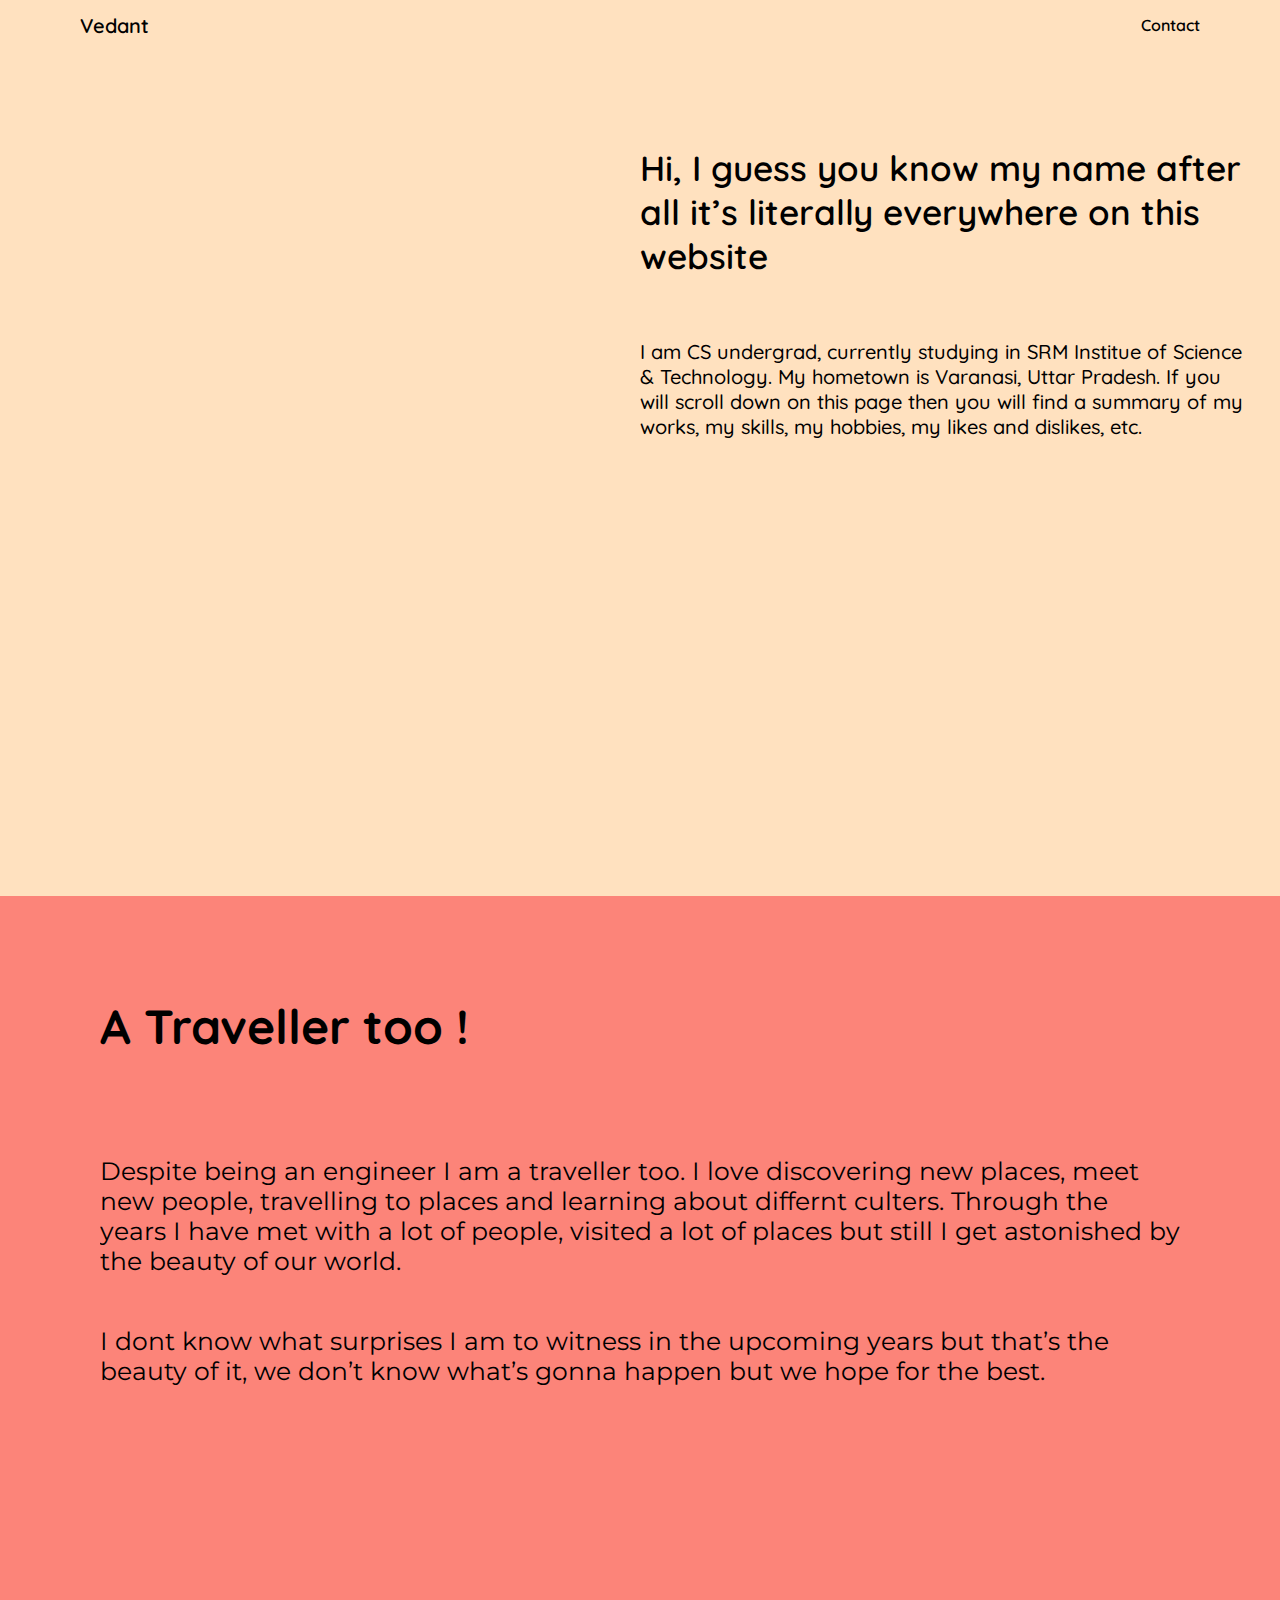
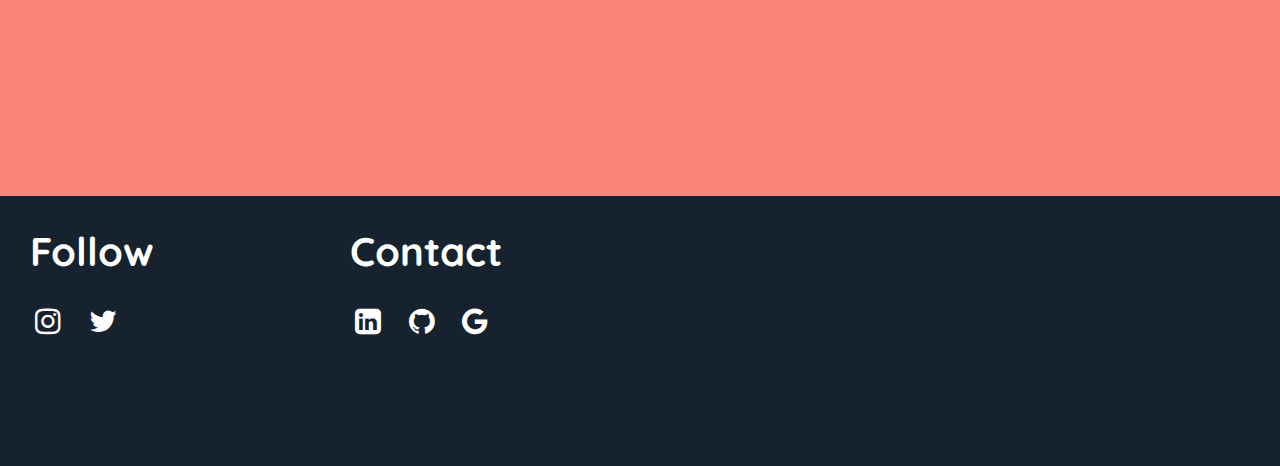
==== about.html @ 1743f74b "Add files via upload" ====
<!DOCTYPE html>
<html lang="en">
  <head>
    <meta charset="UTF-8" />
    <meta name="viewport" content="width=device-width, initial-scale=1.0" />
    <link rel="stylesheet" href="style.css" />
    <link
      href="https://fonts.googleapis.com/css2?family=Montserrat:wght@400;500;600;700;800;900&display=swap"
      rel="stylesheet"
    />
    <link
      rel="stylesheet"
      href="https://cdnjs.cloudflare.com/ajax/libs/animate.css/4.0.0/animate.min.css"
    />
    <link
      rel="stylesheet"
      href="https://cdnjs.cloudflare.com/ajax/libs/font-awesome/4.7.0/css/font-awesome.min.css"
    />
    <script src="https://unpkg.com/aos@2.3.1/dist/aos.js"></script>
    <link href="https://unpkg.com/aos@2.3.1/dist/aos.css" rel="stylesheet" />
    <title>Document</title>
  </head>
  <body>
    <main>
      <div class="modal-bg">
        <div class="modal">
          <div class="modal-logo"></div>
          <span class="modal-msg"
            >This doesn't work because Github doesn't supports dynamic
            pages</span
          >
          <div class="input-grid">
            <input class="modal-name" type="text" placeholder="Your name" />
            <input
              class="modal-message"
              type="text"
              placeholder="Your message"
            />
          </div>
          <span class="close">+</span>
        </div>
      </div>
      <header>
        <nav class="nav-abt">
          <a class="atag logo black" href="index.html">Vedant</a>
          <ul class="navbar">
            <a id="contact-btn" href="#"
              ><li class="litems black">Contact</li></a
            >
            <!-- <a href="#about-s"><li class="litems black">About</li></a> -->
          </ul>
        </nav>
      </header>
      <div class="about-abt">
        <div class="my-photo-abt"></div>
        <div class="my-description">
          <span class="black"
            >Hi, I guess you know my name after all it’s literally everywhere on
            this website</span
          >
          <p class="black">
            I am CS undergrad, currently studying in SRM Institue of Science &
            Technology. My hometown is Varanasi, Uttar Pradesh. If you will
            scroll down on this page then you will find a summary of my works,
            my skills, my hobbies, my likes and dislikes, etc.
          </p>
        </div>
      </div>
      <div class="idk">
        <div class="traveller-h">A Traveller too !</div>
        <p class="traveller-p-1">
          Despite being an engineer I am a traveller too. I love discovering new
          places, meet new people, travelling to places and learning about
          differnt culters. Through the years I have met with a lot of people,
          visited a lot of places but still I get astonished by the beauty of
          our world.
        </p>
        <p class="traveller-p-2">
          I dont know what surprises I am to witness in the upcoming years but
          that’s the beauty of it, we don’t know what’s gonna happen but we hope
          for the best.
        </p>
      </div>
    </main>
    <footer class="contact">
      <div class="follow">
        <h1>Follow</h1>
        <a
          class="font-margin"
          href="https://www.instagram.com/_vedanttripathii/"
          ><i class="fa fa-instagram fa-3x fonts white" aria-hidden="true"></i
        ></a>

        <a class="font-margin" href="https://twitter.com/VedantT95875693"
          ><i class="fa fa-twitter fa-3x fonts white" aria-hidden="true"></i
        ></a>
      </div>
      <div class="contact-abt">
        <h1>Contact</h1>
        <a
          class="font-margin"
          href="https://www.linkedin.com/in/vedant-tripathi-79b169171/"
          ><i
            class="fa fa-linkedin-square fa-3x fonts white"
            aria-hidden="true"
          ></i
        ></a>
        <a
          class="font-margin"
          href="https://www.linkedin.com/in/vedant-tripathi-79b169171/"
          ><i class="fa fa-github fa-3x fonts white" aria-hidden="true"></i
        ></a>
        <a
          class="font-margin"
          href="https://www.linkedin.com/in/vedant-tripathi-79b169171/"
          ><i class="fa fa-google fa-3x fonts white" aria-hidden="true"></i
        ></a>
      </div>
    </footer>
    <script src="interact.js"></script>
    <script>
      AOS.init();
    </script>
  </body>
</html>
---- style.css ----
@import url("https://fonts.googleapis.com/css2?family=Poppins:wght@100;300;400;500;600;700;800;900&display=swap");
@import url("https://fonts.googleapis.com/css2?family=Quicksand:wght@300;400;500;600;700&display=swap");

* {
  /* width: 100%; */
  margin: 0px;
  padding: 0px;
  overflow-x: hidden;
  box-sizing: border-box;
  font-size: 10px;
  scroll-behavior: smooth;
}

.nav {
  height: 5rem;
  width: 100vw;
  background-color: #ffc061;
  display: flex;
  flex-direction: row;
  justify-content: space-between;
  align-items: center;
}

a {
  text-decoration: none;
}

li {
  list-style: none;
}

.navbar {
  display: inline-block;
  display: flex;
  flex-direction: row;
  justify-content: space-between;
  margin-right: 5rem;
}

.logo {
  margin: 0 8rem;
  font-family: "Quicksand", sans-serif;
  font-size: 2rem;
  font-weight: 600;
}

.logo:hover {
  color: black;
}

.litems {
  font-family: "Quicksand", sans-serif;
  font-size: 1.6rem;
  font-weight: 600;
  margin: 0 3rem;
}

.litems:hover {
  color: black;
}

.welcome {
  height: 94vh;
  width: 100vw;
  background-color: #ffc061;
  display: grid;
  place-content: center;
}

.intro {
  font-size: 7rem;
  font-family: "Quicksand", sans-serif;
  font-weight: 600;
  text-align: center;
  padding: 5rem 0;
}

.funtxt {
  display: flex;
  flex-direction: row;
  justify-content: center;
  align-items: center;
}

.line {
  height: 0.15rem;
  width: 9rem;
}

.pun {
  font-size: 3rem;
  font-family: "Quicksand", sans-serif;
  font-weight: 600;
  padding: 0 3rem;
}

.modal-bg {
  height: 100%;
  width: 100%;
  background-color: rgba(0, 0, 0, 0.7);
  position: absolute;
  display: none;
  place-content: center;
  z-index: 1;
}

.modal {
  height: 35rem;
  width: 60rem;
  background-color: white;
  display: grid;
  place-content: center;
  position: relative;
  /* border-radius: 2rem; */
  z-index: 2;
}

.modal-logo {
  background: url("GitHub.png") no-repeat center;
  background-size: cover;
  height: 5rem;
  width: 5rem;
  border-radius: 5rem;
  margin: 0 auto;
}

.input-grid {
  display: grid;
  place-content: center;
}

.modal-msg {
  font-family: "Quicksand", sans-serif;
  font-size: 2rem;
  font-weight: 600;
  text-align: center;
}

.modal-name {
  height: 3rem;
  width: 20rem;
  border: 1px solid black;
  margin: 4rem 0 2rem 0;
  text-align: center;
  border-radius: 2rem;
}

.modal-message {
  width: 20rem;
  height: 8rem;
  border: 1px solid black;
  border-radius: 1rem;
  text-align: center;
}

.close {
  position: absolute;
  top: 1%;
  right: 3%;
  font-size: 4rem;
  transform: rotate(45deg);
  cursor: pointer;
}

.about {
  height: 125vh;
  width: 100vw;
  display: grid;
  grid-template-columns: 2fr 3fr 3fr;
  grid-template-rows: 3fr 6fr;
  grid-template-areas:
    "z1 abouth abouth"
    "aboutd aboutd photo";
}

.z1 {
  /* height: 100%; */
  /* width: 30rem; */
  grid-area: z1;
  background-color: black;
  display: grid;
  place-content: center;
}

.z1 span {
  color: white;
  font-family: "Poppins", sans-serif;
  font-size: 15rem;
  font-weight: 800;
}

.about-me {
  grid-area: abouth;
  display: grid;
  place-content: center;
  /* height: 100%;
  width: 100%; */
}

.about-heading {
  font-family: "Quicksand", sans-serif;
  font-size: 8rem;
  text-align: center;
  font-weight: 400;
}

.para {
  font-family: "Quicksand", sans-serif;
  font-size: 3rem;
  text-align: center;
  font-weight: 200;
  padding: 3rem 20rem;
}

.para span {
  font-family: "Quicksand", sans-serif;
  font-size: 3rem;
  font-weight: 400;
}

.about-description {
  grid-area: aboutd;
  background-color: #ff6161;
  display: grid;
  place-content: center;
  color: white;
  font-family: "Quicksand", sans-serif;
  font-size: 2.5rem;
  padding: 0 15rem 0 8rem;
  /* width: auto; */
}

.about-description span {
  font-size: 2.5rem;
  padding: 4rem 0rem 2rem 0;
}

.btn {
  margin-top: 3rem;
  display: grid;
  place-content: center;
  height: 4rem;
  width: 12rem;
  background-color: white;

  border-radius: 2rem;
}

.btn div {
  color: #ff6161;
  font-family: "Poppins", sans-serif;
  font-size: 2rem;
}

.btn div:hover {
  color: black;
}

.email {
  font-size: 1.5rem;
  font-weight: 600;
}

.my-photo {
  grid-area: photo;
  background: url("vt-2.JPG") no-repeat center;
  background-size: cover;
  /* height: 100%;
  width: 100%; */
}

.midimg {
  height: 60vh;
  width: 100vw;
  background: url("mid-1.jpg") no-repeat center;
  background-size: cover;
  background-attachment: fixed;
}

.college-sec {
  height: 100vh;
  width: 100vw;
  display: grid;
  grid-template-columns: 8fr 3fr;
  grid-template-rows: 3fr 6fr;
  grid-template-areas:
    "college-d college-d"
    "party-p z2";
}

.college {
  grid-area: college-d;
  height: 100%;
  width: 100vw;
  background-color: #006daa;
  display: flex;
  flex-direction: row;
}

.college-l {
  color: white;
  font-size: 4.5rem;
  font-family: "Montserrat", sans-serif;
  font-weight: 700;
  display: grid;
  place-content: center;
  text-align: center;
  width: 35rem;
  padding: 2rem 3rem;
}

.line2 {
  height: 18rem;
  width: 0.15rem;
  background-color: white;
  display: flex;
  flex-direction: column;
  margin: auto 3rem;
}

.college-d span {
  color: white;
  font-size: 2.5rem;
  font-family: "Quicksand", sans-serif;
  font-weight: 500;
  display: grid;
  place-content: center;
  text-align: center;
  padding: 2rem;
}

.college-d p {
  color: white;
  font-size: 1.5rem;
  font-family: "Quicksand", sans-serif;
  font-weight: 400;
  display: grid;
  place-content: center;
  text-align: center;
  padding: 5rem 3rem;
}

.party-p {
  grid-area: party-p;
  background: url("party.jpg") no-repeat center;
  background-size: cover;
}

.z2 {
  grid-area: z2;
  background-color: black;
  display: grid;
  place-content: center;
}

.z2 span {
  color: white;
  font-family: "Poppins", sans-serif;
  font-size: 18rem;
  font-weight: 800;
}

.memories-sec {
  height: 100vh;
  width: 100vw;
  display: grid;
  grid-template-columns: 2.5fr 6fr;
  grid-template-rows: 2fr 6fr;
  grid-template-areas:
    "z3 memories"
    "z3 photo-c";
}

.z3 {
  grid-area: z3;
  background-color: black;
  display: grid;
  place-content: center;
}

.z3 span {
  color: white;
  font-family: "Poppins", sans-serif;
  font-size: 20rem;
  font-weight: 800;
}

.memories {
  background-color: #b11b5a;
  color: white;
  font-size: 10rem;
  font-family: "Montserrat", sans-serif;
  font-weight: 800;
  display: grid;
  place-content: center;
  position: relative;
}

.btn-1 {
  position: absolute;
  right: 20%;
  bottom: 6%;
  background-color: white;
  font-family: "Poppins", sans-serif;
  font-size: 1.2rem;
  font-weight: 500;
  color: #b11b5a;
  padding: 1% 3%;
  border-radius: 2rem;
}

.btn-1:hover {
  color: black;
}

.photos-collage {
  grid-area: photo-c;
  width: 100%;
  display: grid;
  grid-template-columns: 3fr 3fr;
  grid-template-rows: 2fr 3fr;
  grid-template-areas:
    "photo-1 photo-2"
    "photo-1 photo-3";
}

.photo-1 {
  grid-area: photo-1;
  background: url("moments-2.jpg") no-repeat center;
  background-size: cover;
  /* height: 100%;
  width: 100%; */
}

.photo-2 {
  grid-area: photo-2;
  background: url("vt-5.jpg") no-repeat center;
  background-size: cover;
}

.photo-3 {
  grid-area: photo-3;
  background: url("vt-3.JPG") no-repeat center;
  background-size: cover;
}

.contact-sec {
  height: 80vh;
  width: 100vw;
  display: grid;
  grid-template-rows: 1fr 1fr;
  grid-template-areas:
    "quote"
    "contact";
}

.quote {
  grid-area: quote;
  height: 100%;
  width: 100vw;
  background-color: #e8e8e8;
  display: grid;
  place-content: center;
}

.quote blockquote {
  font-family: "Quicksand", sans-serif;
  font-size: 8rem;
  font-weight: 800;
}

.quote cite {
  font-family: "Quicksand", sans-serif;
  font-size: 2rem;
  font-weight: 900;
  margin: 2rem 5rem 2rem auto;
}

.contact {
  grid-area: contact;
  height: 100%;
  width: 100vw;
  display: grid;
  grid-template-columns: 7fr 2fr;
  grid-template-areas: "contact-d z4";
}

.contact-d {
  grid-area: contact-d;
  background-color: #16222d;
  color: white;
  display: grid;
  grid-template-columns: 1fr 3fr;
  grid-template-rows: 1fr;
  grid-template-areas: "follow contact";
}

.follow {
  grid-area: follow;
  padding: 3rem;
}

.follow h1 {
  font-size: 4rem;
  font-family: "Quicksand", sans-serif;
}

.fonts {
  padding: 3rem 2rem 0 0.5rem;
}

.contact-abt {
  grid-area: contact;
  padding: 3rem;
}

.contact-abt h1 {
  font-size: 4rem;
  font-family: "Quicksand", sans-serif;
}

.z4 {
  background-color: black;
  display: grid;
  place-content: center;
}

.z4 span {
  color: white;
  font-family: "Poppins", sans-serif;
  font-size: 17rem;
  font-weight: 800;
}

.contact {
  height: 30vh;
  width: 100vw;
  background-color: #16222d;
  color: white;
  display: grid;
  grid-template-columns: 1fr 3fr;
  grid-template-rows: 1fr;
  grid-template-areas: "follow contact";
}

.contact-d {
  background-color: #16222d;
  color: white;
  display: grid;
  grid-template-columns: 1fr 3fr;
  grid-template-rows: 1fr;
  grid-template-areas: "follow contact";
}

.follow {
  grid-area: follow;
  padding: 3rem;
}

.follow h1 {
  font-size: 4rem;
  font-family: "Quicksand", sans-serif;
}

.fonts {
  padding: 3rem 2rem 0 0.5rem;
}

.contact-abt {
  grid-area: contact;
  padding: 3rem;
}

.contact-abt h1 {
  font-size: 4rem;
  font-family: "Quicksand", sans-serif;
}

.black {
  color: black;
}

.black-bg {
  background-color: black;
}

.white {
  color: white;
}

.white-bg {
  background-color: white;
}

@media (max-width: 768px) {
  * {
    font-size: 5px;
  }

  .logo {
    font-size: 3.5rem;
  }

  .litems {
    font-size: 2.5rem;
  }

  .welcome {
    height: 60vh;
    width: 100%;
  }

  .close {
    font-size: 6rem;
  }

  .about {
    display: grid;
    grid-template-columns: 1fr;
    grid-template-rows: 3fr 8fr 5fr;
    grid-template-areas:
      "abouth"
      "photo"
      "aboutd";
  }

  .z1,
  .z2,
  .z3,
  .z4,
  .college-l,
  .line2,
  .memories-sec {
    display: none;
  }

  .about-me {
    grid-area: abouth;
    display: grid;
    place-content: center;
    /* /* height: 100%; */
    width: 100vw;
  }

  .about-description {
    grid-area: aboutd;
    width: 100vw;
    padding: 5rem;
  }

  .about-description span {
    padding: 1.5rem 0 1rem 0;
  }

  .para {
    padding: 3rem 10rem;
  }

  .my-photo {
    grid-area: photo;
    width: 100vw;
  }

  .midimg {
    height: 20vh;
    background: url("mid-1.jpg") no-repeat center;
    background-size: cover;
  }

  .college-sec {
    height: 45vh;
    width: 100vw;
    display: grid;
    grid-template-columns: 1fr;
    grid-template-rows: 4fr 4fr;
    grid-template-areas:
      "college-d"
      "party-p";
  }

  .college {
    grid-area: college-d;
  }

  .contact-sec {
    height: 35vh;
    display: grid;
    grid-template-rows: 1fr 0.7fr;
    grid-template-areas:
      "quote"
      "contact";
  }

  .quote blockquote {
    font-size: 5rem;
  }

  .contact-d {
    width: 100vw;
  }
}

@media (min-width: 768px) and (max-width: 1000px) {
  * {
    font-size: 8px;
  }

  .logo {
    font-size: 3.5rem;
  }

  .logo:hover {
    color: black;
  }

  .litems {
    font-size: 2.5rem;
  }

  .litems:hover {
    color: black;
  }

  .welcome {
    height: 60vh;
    width: 100%;
  }

  .close {
    font-size: 6rem;
  }

  .about {
    height: 200vh;
    display: grid;
    grid-template-columns: 1fr;
    grid-template-rows: 2fr 8fr 4fr;
    grid-template-areas:
      "abouth"
      "photo"
      "aboutd";
  }

  .z1,
  .z2,
  .z3,
  .z4,
  .college-l,
  .line2,
  .memories-sec {
    display: none;
  }

  .about-me {
    grid-area: abouth;
    display: grid;
    place-content: center;
    /* /* height: 100%; */
    width: 100vw;
  }

  .about-description {
    grid-area: aboutd;
    width: 100vw;
    padding: 5rem;
  }

  .about-description span {
    padding: 1.5rem 0 1rem 0;
  }

  .para {
    padding: 3rem 10rem;
  }

  .btn:hover {
    color: black;
  }

  .my-photo {
    grid-area: photo;
    width: 100vw;
  }

  .midimg {
    height: 35vh;
    background: url("mid-1.jpg") no-repeat center;
    background-size: cover;
  }

  .college-sec {
    height: 55vh;
    width: 100vw;
    display: grid;
    grid-template-columns: 1fr;
    grid-template-rows: 4fr 6fr;
    grid-template-areas:
      "college-d"
      "party-p";
  }

  .college {
    font-size: 10rem;
    grid-area: college-d;
    padding: 4rem 0;
  }

  .contact-sec {
    height: 35vh;
    display: grid;
    grid-template-rows: 1fr 0.9fr;
    grid-template-areas:
      "quote"
      "contact";
  }

  .btn-1:hover {
    color: black;
  }

  .quote blockquote {
    font-size: 5rem;
  }

  .contact-d {
    width: 100vw;
  }
}

/*------------------------------- From here About page starts --------------------------------*/

.nav-abt {
  height: 5rem;
  width: 100%;
  background-color: #ffe1bf;
  display: flex;
  flex-direction: row;
  justify-content: space-between;
  align-items: center;
}

.about-abt {
  height: 94vh;
  width: 100vw;
  background-color: #ffe1bf;
  display: grid;
  grid-template-columns: 1fr 1fr;
  grid-template-areas: "photo-abt desc-abt";
}

.my-photo-abt {
  grid-area: photo-abt;
  background: url("vt-1.jpeg") no-repeat center;
  background-size: contain;
  height: 70%;
  margin: 15% 0;
}
.my-description {
  grid-area: desc-abt;
  display: grid;
  place-content: start;
  margin: 15% 5% 0 0;
}

.my-description span {
  font-family: "Quicksand", sans-serif;
  font-size: 3.5rem;
  font-weight: 600;
  margin: 0 0 10% 0;
}

.my-description p {
  font-family: "Quicksand", sans-serif;
  font-size: 2rem;
  font-weight: 500;
}

.idk {
  height: 100vh;
  width: 100vw;
  background-color: #fc8479;
  padding: 10rem;
}

.traveller-h {
  font-size: 4.8rem;
  font-family: "Quicksand", sans-serif;
  font-weight: 800;
  padding: 0 0 10rem 0;
  /* margin-top: 10rem; */
  /* margin-bottom: 8rem; */
}

.traveller-p-1 {
  font-size: 2.5rem;
  font-family: "Montserrat", sans-serif;
  font-weight: 400;
  /* padding: 5rem 8rem; */
  padding: 0 0 5rem 0;
}

.traveller-p-2 {
  font-size: 2.5rem;
  font-family: "Montserrat", sans-serif;
  font-weight: 400;
  /* padding: 5rem 8rem; */
}

.contact-sec-abt {
  height: 40vh;
  width: 100vw;
  background-color: #16222d;
}

@media (max-width: 768px) {
  * {
    font-size: 5px;
  }

  .logo {
    font-size: 3.5rem;
  }

  .litems {
    font-size: 2.5rem;
  }

  .welcome {
    height: 60vh;
    width: 100%;
  }

  .close {
    font-size: 6rem;
  }

  .about-abt {
    height: 80vh;
    width: 100vw;
    display: grid;
    grid-template-columns: 1fr;
    grid-template-rows: 1fr 1fr;
    grid-template-areas:
      "photo-abt"
      "desc-abt";
  }

  .my-photo-abt {
    grid-area: photo-abt;
    height: 90%;
    margin: 15% 0 8% 0;
  }
  .my-description {
    grid-area: desc-abt;
    display: grid;
    place-content: center;
    text-align: center;
    padding: 0 5rem;
  }

  .idk {
    height: 60vh;
  }

  .contact-sec-abt {
    height: 20vh;
  }
}

@media (min-width: 768px) and (max-width: 1000px) {
  * {
    font-size: 8px;
  }

  .logo {
    font-size: 3.5rem;
  }

  .litems {
    font-size: 2.5rem;
  }

  .welcome {
    height: 60vh;
    width: 100%;
  }

  .close {
    font-size: 6rem;
  }

  .about-abt {
    height: 80vh;
    width: 100vw;
    display: grid;
    grid-template-columns: 1fr;
    grid-template-rows: 1fr 1fr;
    grid-template-areas:
      "photo-abt"
      "desc-abt";
  }

  .my-photo-abt {
    grid-area: photo-abt;
    height: 90%;
    margin: 15% 0 8% 0;
  }
  .my-description {
    grid-area: desc-abt;
    display: grid;
    place-content: center;
    text-align: center;
    padding: 0 5rem;
  }

  .idk {
    height: 60vh;
  }

  .contact-sec-abt {
    height: 20vh;
  }
}
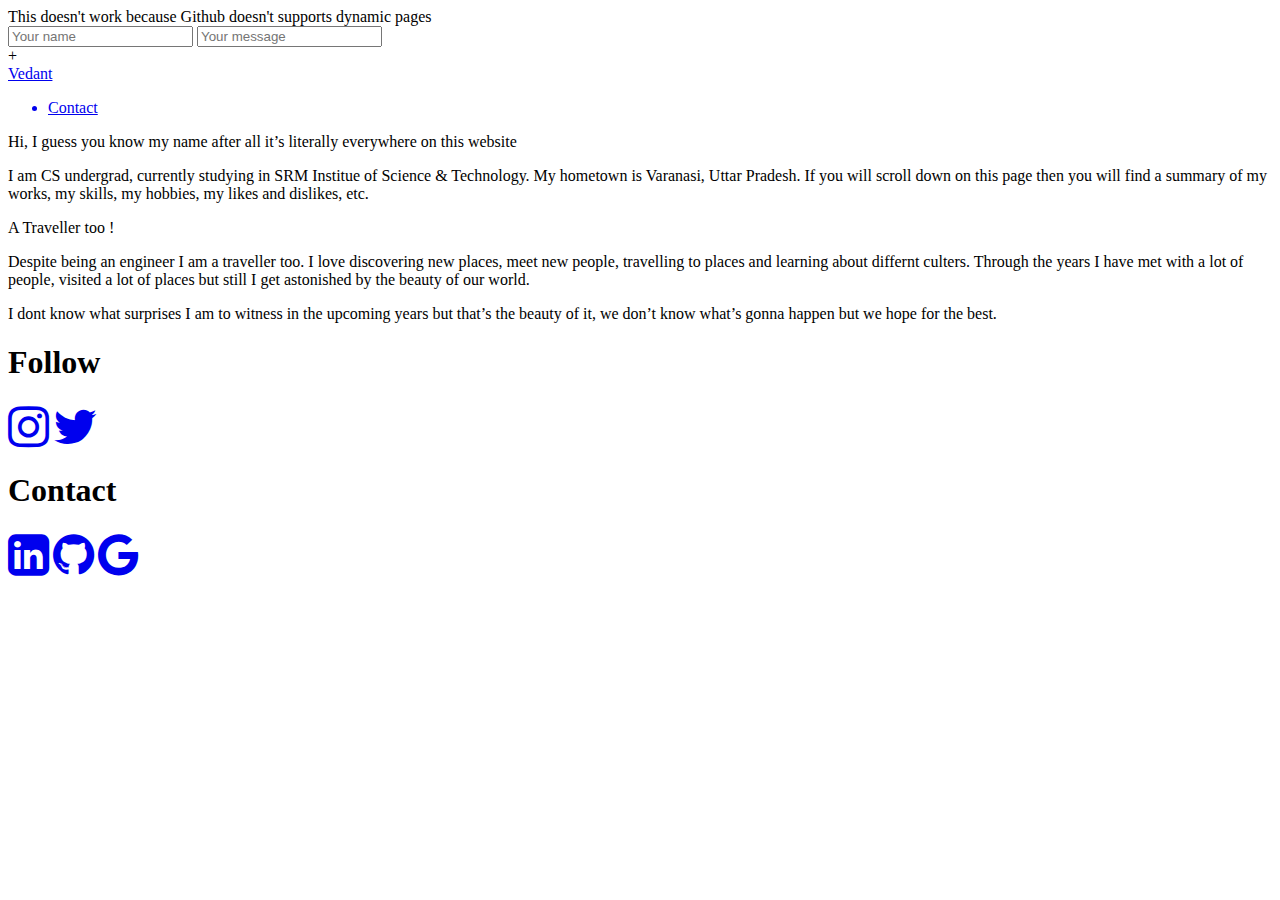
==== commit 3fe9a221: "Update about.html" ====
--- a/about.html
+++ b/about.html
@@ -82,8 +82,8 @@
         </p>
       </div>
     </main>
-    <footer class="contact">
-      <div class="follow">
+    <footer class="contact-about">
+      <div class="follow-abt">
         <h1>Follow</h1>
         <a
           class="font-margin"
@@ -95,7 +95,7 @@
           ><i class="fa fa-twitter fa-3x fonts white" aria-hidden="true"></i
         ></a>
       </div>
-      <div class="contact-abt">
+      <div class="contact-abt-2">
         <h1>Contact</h1>
         <a
           class="font-margin"
@@ -107,7 +107,7 @@
         ></a>
         <a
           class="font-margin"
-          href="https://www.linkedin.com/in/vedant-tripathi-79b169171/"
+          href="https://github.com/Vedanttripathi"
           ><i class="fa fa-github fa-3x fonts white" aria-hidden="true"></i
         ></a>
         <a
